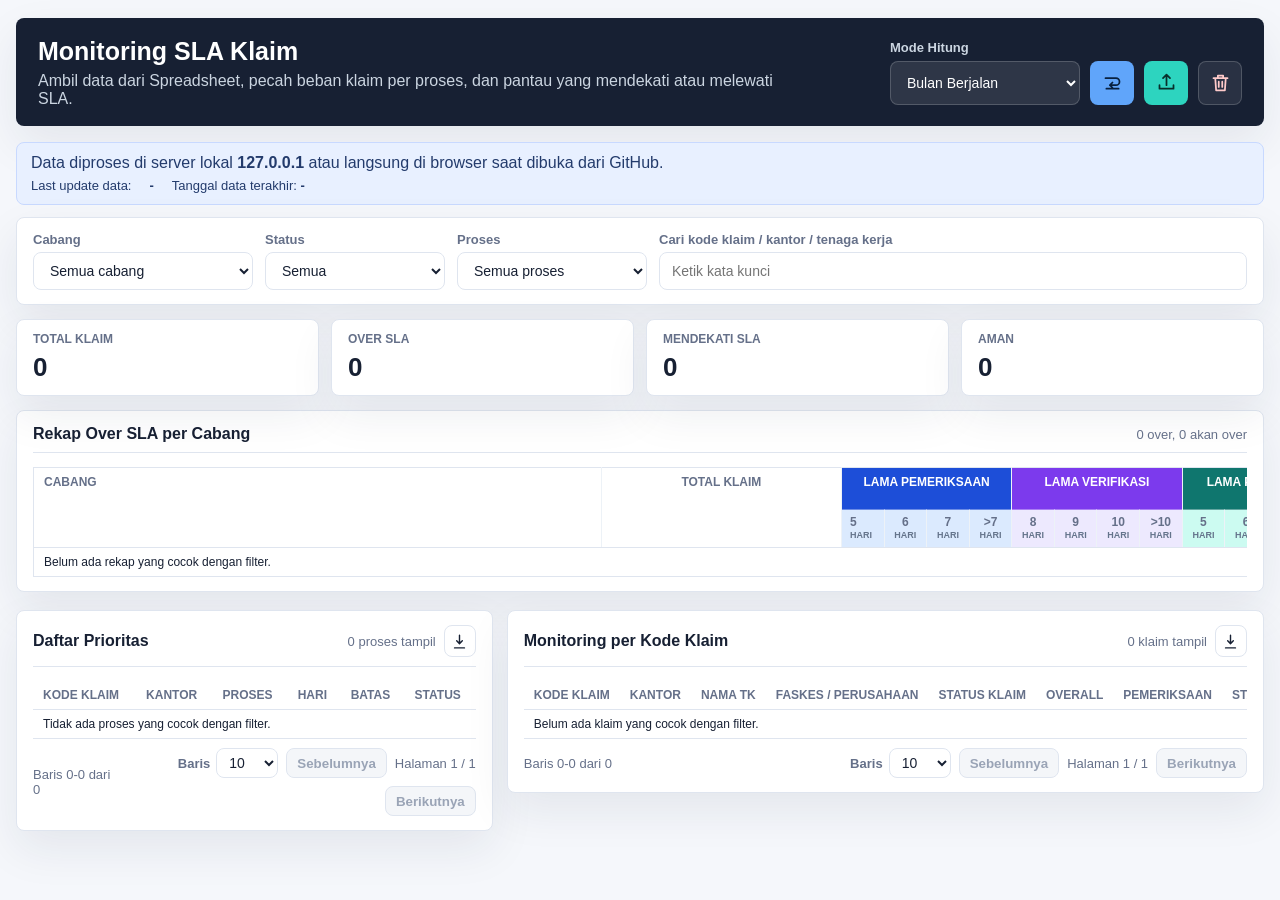
==== index.html @ 94cf962e "Add files via upload" ====
<!doctype html>
<html lang="id">
  <head>
    <meta charset="utf-8">
    <meta name="viewport" content="width=device-width, initial-scale=1">
    <title>Monitoring SLA Klaim</title>
    <link rel="stylesheet" href="styles.css?v=20260806-6">
  </head>
  <body>
    <main class="app-shell">
      <section class="topbar">
        <div>
          <h1>Monitoring SLA Klaim</h1>
          <p>Ambil data dari Spreadsheet, pecah beban klaim per proses, dan pantau yang mendekati atau melewati SLA.</p>
        </div>
        <div class="top-actions">
          <div class="mode-control">
            <label for="modeSelect">Mode Hitung</label>
            <select id="modeSelect">
              <option value="final">Data Final/Bayar</option>
              <option value="running" selected>Bulan Berjalan</option>
            </select>
          </div>
          <button id="refreshSheet" class="icon-button sheet-button" type="button" title="Ambil data Spreadsheet" aria-label="Ambil data Spreadsheet">
            <svg viewBox="0 0 24 24" aria-hidden="true">
              <path d="M4 7h12a4 4 0 0 1 0 8H9m0 0 3-3m-3 3 3 3M5 19h14" />
            </svg>
          </button>
          <label class="icon-button upload-button" title="Upload data" aria-label="Upload data">
            <input id="fileInput" type="file" accept=".xlsx,.xls,.csv">
            <svg viewBox="0 0 24 24" aria-hidden="true">
              <path d="M12 3v12m0-12 4 4m-4-4-4 4M4 15v4h16v-4" />
            </svg>
          </label>
          <button id="clearData" class="icon-button danger-button" type="button" title="Hapus data lokal" aria-label="Hapus data lokal">
            <svg viewBox="0 0 24 24" aria-hidden="true">
              <path d="M4 7h16M10 11v6m4-6v6M6 7l1 14h10l1-14M9 7V4h6v3" />
            </svg>
          </button>
        </div>
      </section>

      <section class="notice" id="notice">
        Data diproses di server lokal <strong>127.0.0.1</strong> atau langsung di browser saat dibuka dari GitHub.
        <div class="notice-meta">Last update data: <strong>-</strong> <span>Tanggal data terakhir: <strong>-</strong></span></div>
      </section>

      <section class="panel controls">
        <div class="control-group">
          <label for="branchFilter">Cabang</label>
          <select id="branchFilter">
            <option value="ALL">Semua cabang</option>
          </select>
        </div>
        <div class="control-group">
          <label for="statusFilter">Status</label>
          <select id="statusFilter">
            <option value="ALL">Semua</option>
            <option value="OVER">Over SLA</option>
            <option value="WARNING">Mendekati SLA</option>
            <option value="BATAS">Batas SLA</option>
            <option value="AMAN">Aman</option>
          </select>
        </div>
        <div class="control-group">
          <label for="processFilter">Proses</label>
          <select id="processFilter">
            <option value="ALL">Semua proses</option>
            <option value="pemeriksaan">Pemeriksaan</option>
            <option value="verifikasi">Verifikasi</option>
            <option value="pembayaran">Pembayaran</option>
          </select>
        </div>
        <div class="control-group wide">
          <label for="searchInput">Cari kode klaim / kantor / tenaga kerja</label>
          <input id="searchInput" type="search" placeholder="Ketik kata kunci">
        </div>
      </section>

      <section class="cards" id="summaryCards"></section>

      <section class="panel">
        <div class="panel-heading">
          <h2>Rekap Over SLA per Cabang</h2>
          <span id="recapMeta">-</span>
        </div>
        <div class="table-wrap">
          <table class="recap-table">
            <thead>
              <tr>
                <th rowspan="2">Cabang</th>
                <th rowspan="2">Total Klaim</th>
                <th colspan="4" class="group-head group-pemeriksaan">Lama Pemeriksaan</th>
                <th colspan="4" class="group-head group-verifikasi">Lama Verifikasi</th>
                <th colspan="4" class="group-head group-pembayaran">Lama Pembayaran</th>
              </tr>
              <tr>
                <th class="bucket-head pemeriksaan-sub"><span>5</span><small>Hari</small></th>
                <th class="bucket-head pemeriksaan-sub"><span>6</span><small>Hari</small></th>
                <th class="bucket-head pemeriksaan-sub"><span>7</span><small>Hari</small></th>
                <th class="bucket-head pemeriksaan-sub"><span>&gt;7</span><small>Hari</small></th>
                <th class="bucket-head verifikasi-sub"><span>8</span><small>Hari</small></th>
                <th class="bucket-head verifikasi-sub"><span>9</span><small>Hari</small></th>
                <th class="bucket-head verifikasi-sub"><span>10</span><small>Hari</small></th>
                <th class="bucket-head verifikasi-sub"><span>&gt;10</span><small>Hari</small></th>
                <th class="bucket-head pembayaran-sub"><span>5</span><small>Hari</small></th>
                <th class="bucket-head pembayaran-sub"><span>6</span><small>Hari</small></th>
                <th class="bucket-head pembayaran-sub"><span>7</span><small>Hari</small></th>
                <th class="bucket-head pembayaran-sub"><span>&gt;7</span><small>Hari</small></th>
              </tr>
            </thead>
            <tbody id="recapRows"></tbody>
          </table>
        </div>
      </section>

      <div class="detail-grid">
        <section class="panel">
          <div class="panel-heading">
            <h2>Daftar Prioritas</h2>
            <div class="panel-actions">
              <span id="priorityMeta">-</span>
              <button id="downloadPriority" class="panel-icon-button" type="button" title="Download Daftar Prioritas" aria-label="Download Daftar Prioritas">
                <svg viewBox="0 0 24 24" aria-hidden="true">
                  <path d="M12 3v12m0 0 4-4m-4 4-4-4M5 21h14" />
                </svg>
              </button>
            </div>
          </div>
          <div class="table-wrap">
            <table>
              <thead>
                <tr>
                  <th>Kode Klaim</th>
                  <th>Kantor</th>
                  <th>Proses</th>
                  <th>Hari</th>
                  <th>Batas</th>
                  <th>Status</th>
                </tr>
              </thead>
              <tbody id="priorityRows"></tbody>
            </table>
          </div>
          <div class="pagination" id="priorityPagination"></div>
        </section>

        <section class="panel">
          <div class="panel-heading">
            <h2>Monitoring per Kode Klaim</h2>
            <div class="panel-actions">
              <span id="claimMeta">-</span>
              <button id="downloadClaims" class="panel-icon-button" type="button" title="Download Monitoring Klaim" aria-label="Download Monitoring Klaim">
                <svg viewBox="0 0 24 24" aria-hidden="true">
                  <path d="M12 3v12m0 0 4-4m-4 4-4-4M5 21h14" />
                </svg>
              </button>
            </div>
          </div>
          <div class="table-wrap">
            <table class="claim-table">
              <thead>
                <tr>
                  <th>Kode Klaim</th>
                  <th>Kantor</th>
                  <th>Nama TK</th>
                  <th>Faskes / Perusahaan</th>
                  <th>Status Klaim</th>
                  <th>Overall</th>
                  <th>Pemeriksaan</th>
                  <th>Status Pemeriksaan</th>
                  <th>Verifikasi</th>
                  <th>Status Verifikasi</th>
                  <th>Pembayaran</th>
                  <th>Status Pembayaran</th>
                </tr>
              </thead>
              <tbody id="claimList"></tbody>
            </table>
          </div>
          <div class="pagination" id="claimPagination"></div>
        </section>
      </div>
    </main>
    <script src="app.js?v=20260806-6"></script>
  </body>
</html>
---- styles.css ----
:root {
  --bg: #f5f7fb;
  --panel: #ffffff;
  --ink: #172033;
  --muted: #657089;
  --line: #dfe5ef;
  --safe: #0f766e;
  --safe-bg: #dff7f2;
  --warn: #b45309;
  --warn-bg: #fff0cc;
  --over: #b91c1c;
  --over-bg: #ffe1e1;
  --boundary: #7c3aed;
  --boundary-bg: #eee7ff;
  --shadow: 0 18px 45px rgba(26, 39, 68, 0.08);
}

* {
  box-sizing: border-box;
}

body {
  margin: 0;
  font-family: Arial, Helvetica, sans-serif;
  background: var(--bg);
  color: var(--ink);
}

.app-shell {
  width: min(1440px, calc(100% - 32px));
  margin: 0 auto;
  padding: 18px 0 36px;
}

.topbar {
  display: flex;
  justify-content: space-between;
  gap: 24px;
  align-items: center;
  padding: 18px 22px;
  background: #172033;
  color: white;
  border-radius: 8px;
  box-shadow: var(--shadow);
}

h1,
h2,
p {
  margin: 0;
}

h1 {
  font-size: 25px;
  line-height: 1.2;
}

.topbar p {
  margin-top: 6px;
  color: #cbd5e1;
  max-width: 760px;
}

.upload-button,
.ghost-button,
.icon-button {
  border: 1px solid transparent;
  border-radius: 8px;
  min-height: 44px;
  padding: 0 16px;
  display: inline-flex;
  align-items: center;
  justify-content: center;
  cursor: pointer;
  font-weight: 700;
  white-space: nowrap;
}

.upload-button {
  background: #2dd4bf;
  color: #082f2b;
}

.sheet-button {
  background: #60a5fa;
  color: #08213f;
}

.sheet-button:hover {
  background: #93c5fd;
}

.upload-button input {
  display: none;
}

.top-actions {
  display: flex;
  align-items: end;
  gap: 10px;
}

.mode-control {
  display: grid;
  gap: 6px;
  min-width: 190px;
}

.mode-control label {
  color: #cbd5e1;
}

.mode-control select {
  min-height: 44px;
  border-color: rgba(255, 255, 255, 0.18);
  background: rgba(255, 255, 255, 0.1);
  color: white;
}

.mode-control option {
  color: var(--ink);
}

.icon-button {
  width: 44px;
  padding: 0;
}

.icon-button svg {
  width: 21px;
  height: 21px;
  fill: none;
  stroke: currentColor;
  stroke-width: 2;
  stroke-linecap: round;
  stroke-linejoin: round;
}

.danger-button {
  background: rgba(255, 255, 255, 0.08);
  border-color: rgba(255, 255, 255, 0.18);
  color: #fecaca;
}

.danger-button:hover {
  background: rgba(185, 28, 28, 0.22);
}

.ghost-button {
  background: white;
  color: var(--ink);
  border-color: var(--line);
}

.notice {
  margin-top: 16px;
  margin-bottom: 12px;
  padding: 11px 14px;
  background: #e8f0ff;
  border: 1px solid #c8d9ff;
  color: #233b6c;
  border-radius: 8px;
}

.notice-meta {
  margin-top: 6px;
  font-size: 13px;
  display: flex;
  flex-wrap: wrap;
  gap: 6px 18px;
}

.notice.error {
  background: var(--over-bg);
  border-color: #ffc1c1;
  color: var(--over);
}

.notice.success {
  background: var(--safe-bg);
  border-color: #b7ede4;
  color: var(--safe);
}

.cards {
  display: grid;
  grid-template-columns: repeat(4, minmax(0, 1fr));
  gap: 12px;
  margin-top: 12px;
  margin-bottom: 14px;
}

.card,
.panel {
  background: var(--panel);
  border: 1px solid var(--line);
  border-radius: 8px;
  box-shadow: var(--shadow);
}

.panel + .panel {
  margin-top: 18px;
}

.detail-grid {
  display: grid;
  grid-template-columns: minmax(430px, 0.85fr) minmax(0, 1.35fr);
  gap: 14px;
  margin-top: 18px;
  align-items: start;
}

.detail-grid .panel {
  min-width: 0;
}

.detail-grid .panel + .panel {
  margin-top: 0;
}

.card {
  min-height: 72px;
  padding: 12px 16px;
  display: flex;
  flex-direction: column;
  justify-content: center;
}

.card span {
  display: block;
  color: var(--muted);
  font-size: 12px;
  font-weight: 700;
  text-transform: uppercase;
}

.card strong {
  display: block;
  margin-top: 6px;
  font-size: 26px;
}

.controls {
  margin-top: 0;
  margin-bottom: 14px;
  padding: 12px 14px;
  display: grid;
  grid-template-columns: 220px 180px 190px minmax(240px, 1fr);
  gap: 12px;
  align-items: end;
}

.control-group {
  display: grid;
  gap: 5px;
}

label {
  color: var(--muted);
  font-size: 13px;
  font-weight: 700;
}

select,
input[type="search"] {
  width: 100%;
  min-height: 38px;
  border: 1px solid var(--line);
  border-radius: 8px;
  padding: 0 12px;
  background: white;
  color: var(--ink);
  font-size: 14px;
}

.grid {
  display: grid;
  grid-template-columns: 0.9fr 1.3fr;
  gap: 16px;
  margin-top: 16px;
}

.panel {
  padding: 14px 16px;
  overflow: hidden;
}

.panel-heading {
  display: flex;
  justify-content: space-between;
  gap: 12px;
  align-items: center;
  min-height: 28px;
  margin-bottom: 12px;
  padding-bottom: 9px;
  border-bottom: 1px solid var(--line);
}

.panel-heading h2 {
  font-size: 16px;
}

.panel-heading span {
  color: var(--muted);
  font-size: 13px;
}

.panel-actions {
  display: flex;
  align-items: center;
  gap: 8px;
  white-space: nowrap;
}

.panel-icon-button {
  width: 32px;
  min-width: 32px;
  height: 32px;
  border: 1px solid var(--line);
  border-radius: 8px;
  background: #ffffff;
  color: var(--ink);
  display: inline-flex;
  align-items: center;
  justify-content: center;
  cursor: pointer;
}

.panel-icon-button:hover {
  background: #f8fafc;
}

.panel-icon-button svg {
  width: 17px;
  height: 17px;
  fill: none;
  stroke: currentColor;
  stroke-width: 2;
  stroke-linecap: round;
  stroke-linejoin: round;
}

.breakdown {
  display: grid;
  gap: 12px;
}

.breakdown-row {
  border: 1px solid var(--line);
  border-radius: 8px;
  padding: 12px;
}

.breakdown-title {
  display: flex;
  justify-content: space-between;
  gap: 12px;
  font-weight: 700;
  margin-bottom: 10px;
}

.bar {
  display: grid;
  grid-template-columns: repeat(10, 1fr);
  height: 18px;
  overflow: hidden;
  border-radius: 8px;
  background: #eef2f7;
}

.bar span {
  min-width: 2px;
}

.bar .safe {
  background: var(--safe);
}

.bar .warning {
  background: var(--warn);
}

.bar .over {
  background: var(--over);
}

.bar .empty {
  background: #94a3b8;
}

.mini-stats {
  display: flex;
  flex-wrap: wrap;
  gap: 8px;
  margin-top: 10px;
}

.pill {
  display: inline-flex;
  align-items: center;
  min-height: 28px;
  padding: 0 10px;
  border-radius: 999px;
  font-size: 12px;
  font-weight: 700;
  background: #edf2f7;
  color: var(--ink);
}

.pill.safe,
.status.AMAN {
  background: var(--safe-bg);
  color: var(--safe);
}

.pill.warning,
.status.WARNING {
  background: var(--warn-bg);
  color: var(--warn);
}

.pill.boundary,
.status.BATAS {
  background: var(--boundary-bg);
  color: var(--boundary);
}

.pill.over,
.status.OVER {
  background: var(--over-bg);
  color: var(--over);
}

.table-wrap {
  width: 100%;
  overflow-x: auto;
  padding-top: 2px;
}

.pagination {
  display: flex;
  justify-content: space-between;
  align-items: center;
  gap: 12px;
  margin-top: 9px;
  color: var(--muted);
  font-size: 13px;
}

.page-controls {
  display: flex;
  align-items: center;
  gap: 8px;
  flex-wrap: wrap;
  justify-content: flex-end;
}

.page-controls label {
  display: inline-flex;
  align-items: center;
  gap: 6px;
}

.page-controls select {
  min-height: 30px;
  width: auto;
  padding: 0 8px;
}

.page-controls button {
  min-height: 30px;
  border: 1px solid var(--line);
  border-radius: 8px;
  background: white;
  color: var(--ink);
  cursor: pointer;
  font-weight: 700;
  padding: 0 10px;
}

.page-controls button:disabled {
  color: #9aa4b6;
  cursor: not-allowed;
  background: #f4f6f9;
}

table {
  width: 100%;
  border-collapse: collapse;
  font-size: 12px;
}

th,
td {
  padding: 7px 10px;
  text-align: left;
  border-bottom: 1px solid var(--line);
  vertical-align: top;
}

th {
  color: var(--muted);
  font-size: 12px;
  text-transform: uppercase;
  white-space: nowrap;
}

.status {
  display: inline-flex;
  padding: 5px 9px;
  border-radius: 999px;
  font-size: 12px;
  font-weight: 700;
  white-space: nowrap;
}

.muted {
  color: var(--muted);
  font-size: 12px;
}

.claim-table {
  min-width: 1180px;
}

.group-pemeriksaan {
  background: #1d4ed8;
}

.group-verifikasi {
  background: #7c3aed;
}

.group-pembayaran {
  background: #0f766e;
}

.recap-table {
  min-width: 1320px;
  table-layout: fixed;
  border: 1px solid var(--line);
}

.recap-table .group-head {
  color: white;
  text-align: center;
  font-weight: 900;
  height: 34px;
  height: 42px;
  border-bottom: 1px solid rgba(255, 255, 255, 0.35);
}

.recap-table .bucket-head {
  padding: 6px 8px;
  line-height: 1.1;
  white-space: normal;
}

.recap-table .bucket-head span,
.recap-table .bucket-head small {
  display: block;
}

.recap-table .bucket-head span {
  font-weight: 800;
}

.recap-table .bucket-head small {
  margin-top: 2px;
  font-size: 9px;
  color: #64748b;
}

.recap-table .pemeriksaan-sub {
  background: #dbeafe;
}

.recap-table .verifikasi-sub {
  background: #ede9fe;
}

.recap-table .pembayaran-sub {
  background: #ccfbf1;
}

.recap-table td,
.recap-table th {
  text-align: center;
  border-right: 1px solid #edf2f7;
}

.recap-table td:last-child,
.recap-table th:last-child {
  border-right: 0;
}

.recap-table td:first-child,
.recap-table th:first-child {
  text-align: left;
  width: 260px;
}

.recap-table th:nth-child(2),
.recap-table td:nth-child(2) {
  width: 110px;
  text-align: center;
}

.recap-table th:nth-child(n + 3),
.recap-table td:nth-child(n + 3) {
  width: 78px;
  text-align: center;
}

.total-cell {
  font-weight: 800;
  background: #f8fafc;
}

.recap-total-row td {
  border-top: 1px solid #111827;
  font-weight: 900;
}

.recap-total-row td:first-child {
  background: #111827;
  color: white;
}

.heat-watch {
  background: #fff1c2;
}

.heat-watch-strong {
  background: #facc15;
  color: #332200;
  font-weight: 800;
}

.heat-over {
  background: #fca5a5;
  color: #7f1d1d;
  font-weight: 800;
}

.heat-over-strong {
  background: #dc2626;
  color: white;
  font-weight: 800;
}

.claim-table td:nth-child(4) {
  min-width: 220px;
}

.claim-table td:nth-child(1),
.claim-table td:nth-child(7),
.claim-table td:nth-child(9),
.claim-table td:nth-child(11) {
  white-space: nowrap;
}

.empty-state {
  padding: 32px;
  text-align: center;
  color: var(--muted);
  border: 1px dashed var(--line);
  border-radius: 8px;
}

@media (max-width: 980px) {
  .cards,
  .grid,
  .detail-grid,
  .controls {
    grid-template-columns: 1fr;
  }

  .pagination {
    flex-direction: column;
    align-items: stretch;
  }

  .page-controls {
    justify-content: flex-start;
  }

  .topbar {
    align-items: stretch;
    flex-direction: column;
  }

  .top-actions {
    align-items: stretch;
  }

  .mode-control {
    flex: 1;
  }
}

@media (max-width: 520px) {
  .app-shell {
    width: min(100% - 20px, 1440px);
    padding-top: 10px;
  }

  h1 {
    font-size: 24px;
  }

}
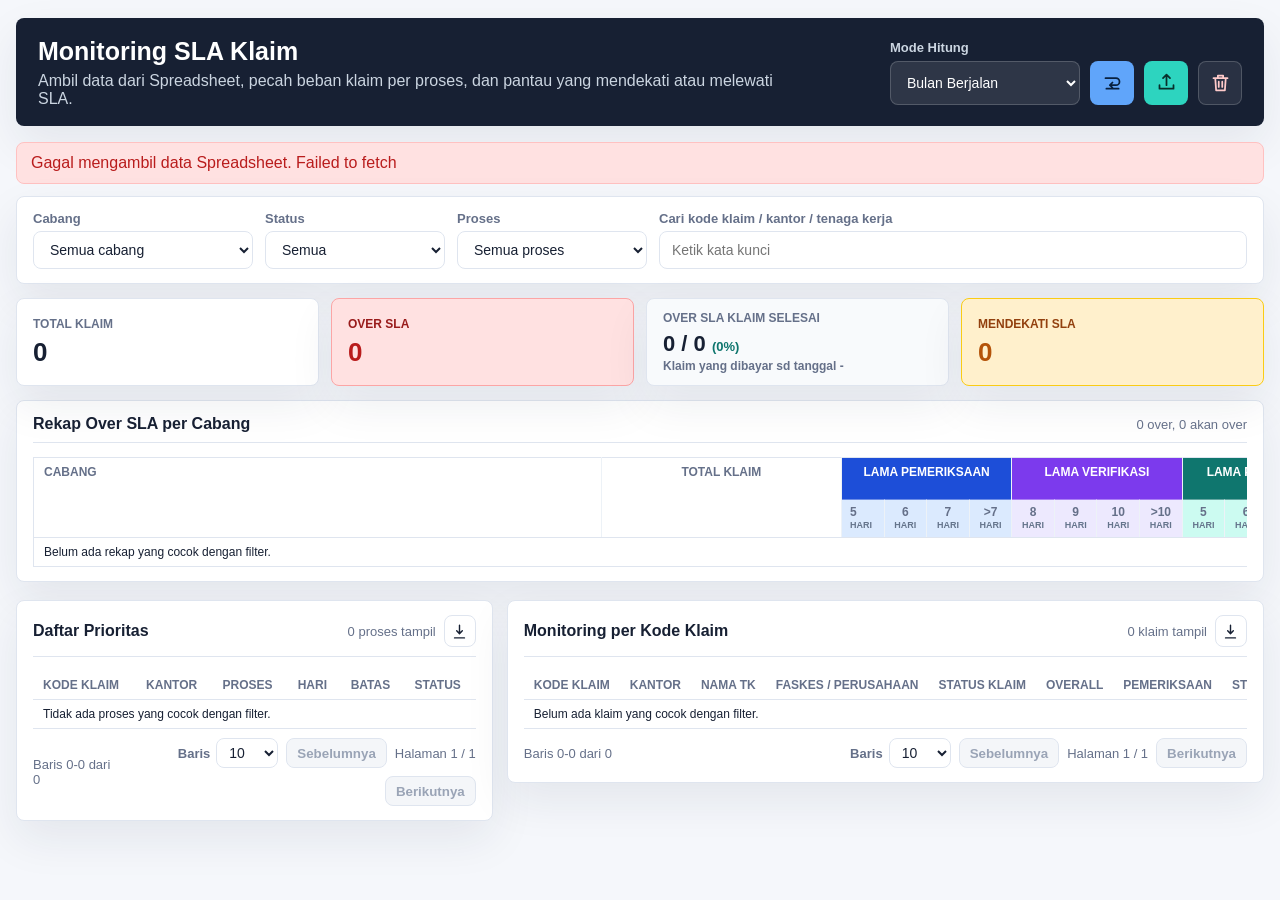
==== commit 1514b864: "Add files via upload" ====
--- a/index.html
+++ b/index.html
@@ -4,7 +4,7 @@
     <meta charset="utf-8">
     <meta name="viewport" content="width=device-width, initial-scale=1">
     <title>Monitoring SLA Klaim</title>
-    <link rel="stylesheet" href="styles.css?v=20260806-6">
+    <link rel="stylesheet" href="styles.css?v=20260807-3">
   </head>
   <body>
     <main class="app-shell">
@@ -182,6 +182,6 @@
         </section>
       </div>
     </main>
-    <script src="app.js?v=20260806-6"></script>
+    <script src="app.js?v=20260807-3"></script>
   </body>
 </html>
--- a/styles.css
+++ b/styles.css
@@ -240,6 +240,50 @@
   font-size: 26px;
 }
 
+.card em {
+  margin-top: 2px;
+  color: var(--muted);
+  font-size: 12px;
+  font-style: normal;
+  font-weight: 700;
+}
+
+.card-over {
+  background: var(--over-bg);
+  border-color: #fca5a5;
+  color: var(--over);
+}
+
+.card-over span,
+.card-over em {
+  color: #991b1b;
+}
+
+.card-warning {
+  background: var(--warn-bg);
+  border-color: #facc15;
+  color: var(--warn);
+}
+
+.card-warning span,
+.card-warning em {
+  color: #92400e;
+}
+
+.card-paid {
+  background: #f8fafc;
+}
+
+.card-paid strong {
+  font-size: 22px;
+}
+
+.card-paid small {
+  color: var(--safe);
+  font-size: 13px;
+  font-weight: 800;
+}
+
 .controls {
   margin-top: 0;
   margin-bottom: 14px;
@@ -669,13 +713,16 @@
 }
 
 @media (max-width: 980px) {
-  .cards,
   .grid,
   .detail-grid,
   .controls {
     grid-template-columns: 1fr;
   }
 
+  .cards {
+    grid-template-columns: repeat(2, minmax(0, 1fr));
+  }
+
   .pagination {
     flex-direction: column;
     align-items: stretch;
@@ -709,4 +756,8 @@
     font-size: 24px;
   }
 
-}
+  .cards {
+    grid-template-columns: 1fr;
+  }
+
+}
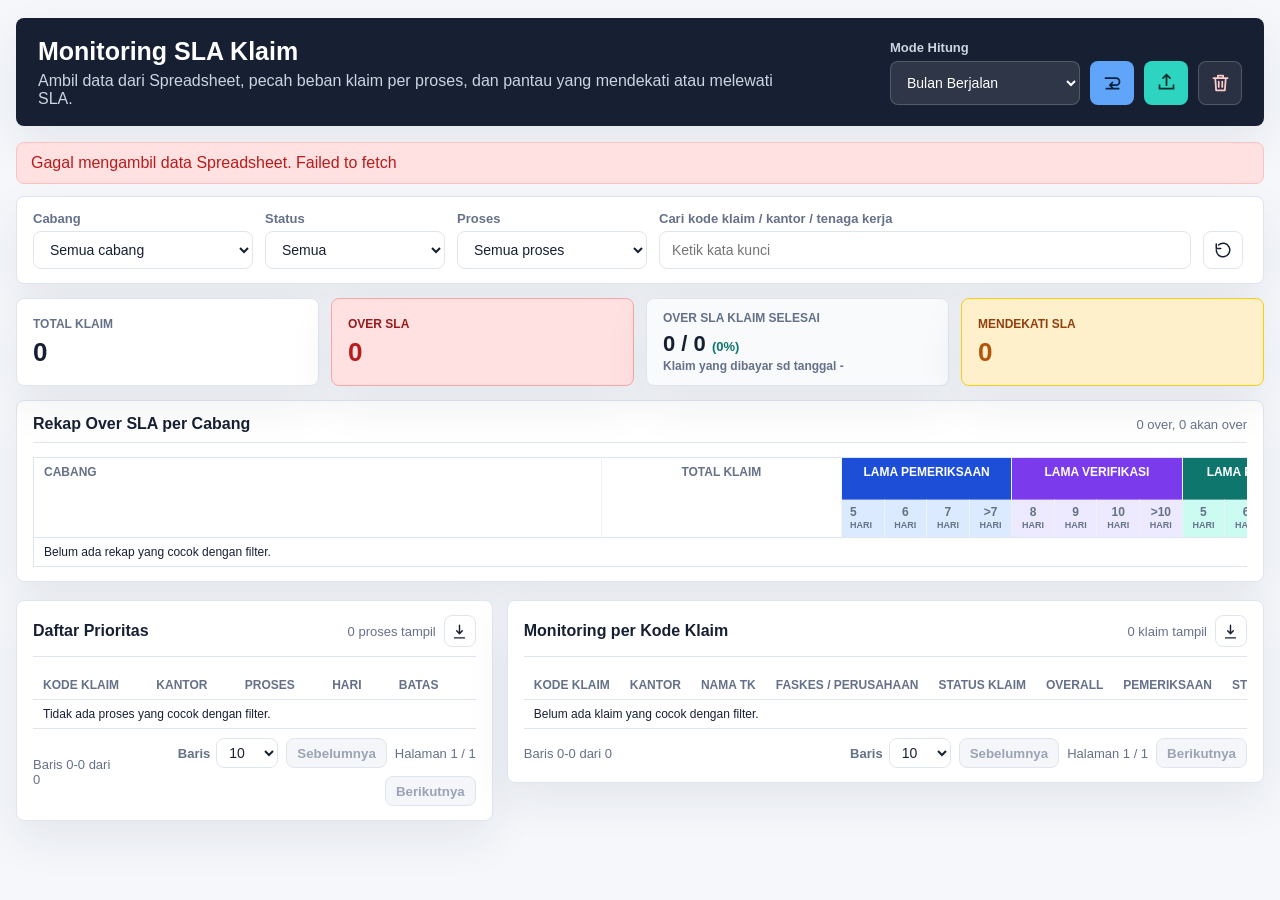
==== commit 8cb844eb: "Add files via upload" ====
--- a/index.html
+++ b/index.html
@@ -4,7 +4,7 @@
     <meta charset="utf-8">
     <meta name="viewport" content="width=device-width, initial-scale=1">
     <title>Monitoring SLA Klaim</title>
-    <link rel="stylesheet" href="styles.css?v=20260807-3">
+    <link rel="stylesheet" href="styles.css?v=20260810-6">
   </head>
   <body>
     <main class="app-shell">
@@ -42,7 +42,7 @@
 
       <section class="notice" id="notice">
         Data diproses di server lokal <strong>127.0.0.1</strong> atau langsung di browser saat dibuka dari GitHub.
-        <div class="notice-meta">Last update data: <strong>-</strong> <span>Tanggal data terakhir: <strong>-</strong></span></div>
+        <div class="notice-meta">Last update data: <strong>-</strong> <span>Last submit invoice: <strong>-</strong></span></div>
       </section>
 
       <section class="panel controls">
@@ -74,6 +74,14 @@
         <div class="control-group wide">
           <label for="searchInput">Cari kode klaim / kantor / tenaga kerja</label>
           <input id="searchInput" type="search" placeholder="Ketik kata kunci">
+        </div>
+        <div class="control-group reset-filter-group">
+          <label>&nbsp;</label>
+          <button id="resetFilters" class="filter-reset-button" type="button" title="Reset filter" aria-label="Reset filter">
+            <svg viewBox="0 0 24 24" aria-hidden="true">
+              <path d="M3 12a9 9 0 1 0 3-6.7M3 4v6h6" />
+            </svg>
+          </button>
         </div>
       </section>
 
@@ -128,15 +136,15 @@
             </div>
           </div>
           <div class="table-wrap">
-            <table>
+            <table class="priority-table">
               <thead>
                 <tr>
-                  <th>Kode Klaim</th>
-                  <th>Kantor</th>
-                  <th>Proses</th>
-                  <th>Hari</th>
-                  <th>Batas</th>
-                  <th>Status</th>
+                  <th><button class="sort-button" type="button" data-priority-sort="kode_klaim">Kode Klaim <span data-sort-icon="kode_klaim"></span></button></th>
+                  <th><button class="sort-button" type="button" data-priority-sort="nama_kantor">Kantor <span data-sort-icon="nama_kantor"></span></button></th>
+                  <th><button class="sort-button" type="button" data-priority-sort="processLabel">Proses <span data-sort-icon="processLabel"></span></button></th>
+                  <th><button class="sort-button" type="button" data-priority-sort="days">Hari <span data-sort-icon="days"></span></button></th>
+                  <th><button class="sort-button" type="button" data-priority-sort="limit">Batas <span data-sort-icon="limit"></span></button></th>
+                  <th><button class="sort-button" type="button" data-priority-sort="statusLabel">Status <span data-sort-icon="statusLabel"></span></button></th>
                 </tr>
               </thead>
               <tbody id="priorityRows"></tbody>
@@ -182,6 +190,6 @@
         </section>
       </div>
     </main>
-    <script src="app.js?v=20260807-3"></script>
+    <script src="app.js?v=20260810-6"></script>
   </body>
 </html>
--- a/styles.css
+++ b/styles.css
@@ -289,7 +289,7 @@
   margin-bottom: 14px;
   padding: 12px 14px;
   display: grid;
-  grid-template-columns: 220px 180px 190px minmax(240px, 1fr);
+  grid-template-columns: 220px 180px 190px minmax(240px, 1fr) 44px;
   gap: 12px;
   align-items: end;
 }
@@ -297,6 +297,38 @@
 .control-group {
   display: grid;
   gap: 5px;
+}
+
+.reset-filter-group {
+  gap: 5px;
+}
+
+.filter-reset-button {
+  width: 40px;
+  min-width: 40px;
+  height: 38px;
+  border: 1px solid var(--line);
+  border-radius: 8px;
+  background: #ffffff;
+  color: var(--ink);
+  display: inline-flex;
+  align-items: center;
+  justify-content: center;
+  cursor: pointer;
+}
+
+.filter-reset-button:hover {
+  background: #f8fafc;
+}
+
+.filter-reset-button svg {
+  width: 18px;
+  height: 18px;
+  fill: none;
+  stroke: currentColor;
+  stroke-width: 2;
+  stroke-linecap: round;
+  stroke-linejoin: round;
 }
 
 label {
@@ -549,6 +581,35 @@
   white-space: nowrap;
 }
 
+.sort-button {
+  border: 0;
+  padding: 0;
+  background: transparent;
+  color: inherit;
+  cursor: pointer;
+  font: inherit;
+  font-weight: 800;
+  text-transform: inherit;
+  white-space: nowrap;
+}
+
+.sort-button:hover {
+  color: var(--ink);
+}
+
+.sort-button span {
+  display: inline-block;
+  min-width: 10px;
+  margin-left: 4px;
+  color: var(--ink);
+}
+
+.priority-table td:nth-child(4),
+.priority-table td:nth-child(5) {
+  text-align: center;
+  font-weight: 800;
+}
+
 .status {
   display: inline-flex;
   padding: 5px 9px;
@@ -681,6 +742,24 @@
   font-weight: 800;
 }
 
+.heat-near-1 {
+  background: #fef3c7;
+  color: #7c2d12;
+  font-weight: 700;
+}
+
+.heat-near-2 {
+  background: #fdba74;
+  color: #7c2d12;
+  font-weight: 800;
+}
+
+.heat-near-3 {
+  background: #f87171;
+  color: #7f1d1d;
+  font-weight: 900;
+}
+
 .heat-over {
   background: #fca5a5;
   color: #7f1d1d;
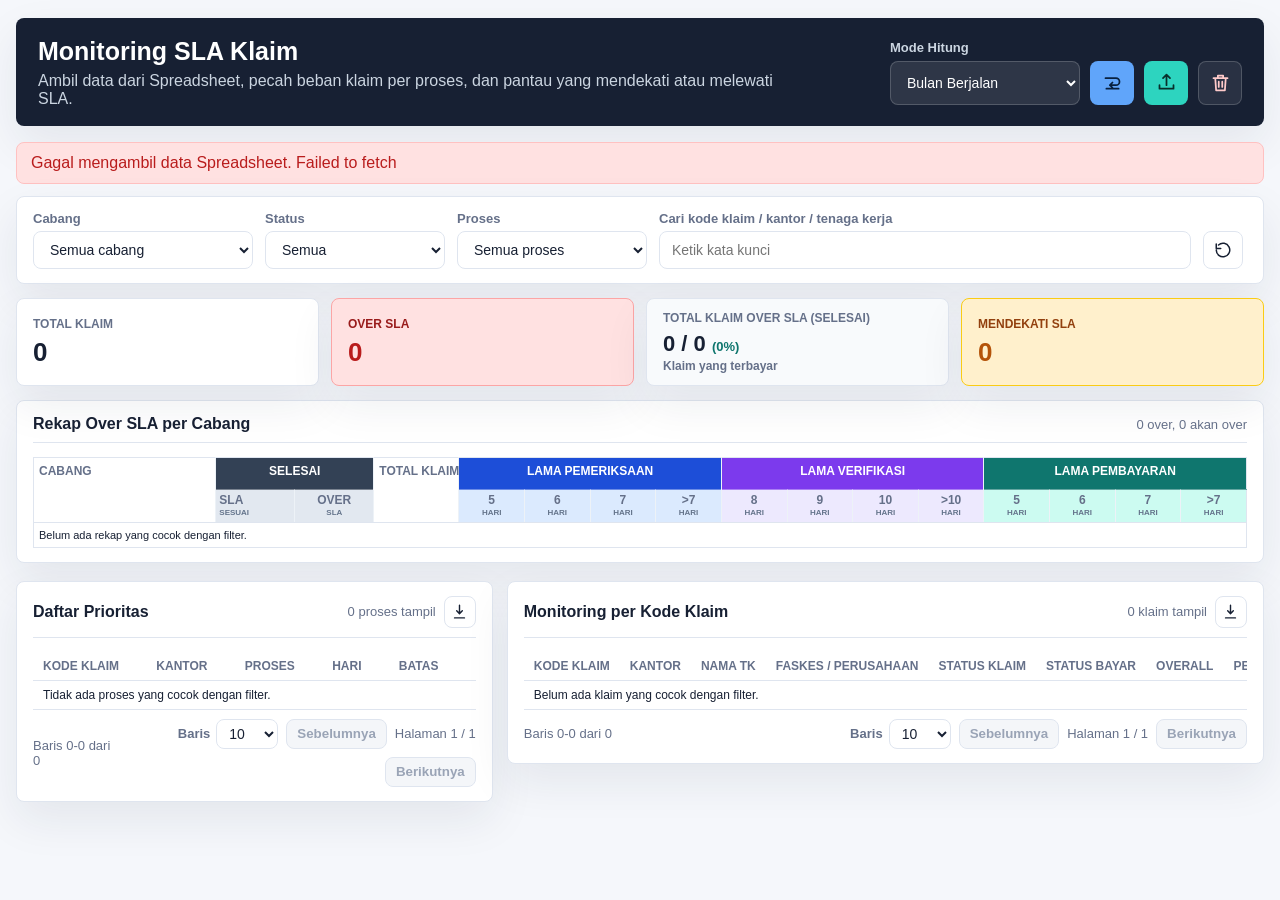
==== commit 3e4b8860: "Add files via upload" ====
--- a/index.html
+++ b/index.html
@@ -4,7 +4,7 @@
     <meta charset="utf-8">
     <meta name="viewport" content="width=device-width, initial-scale=1">
     <title>Monitoring SLA Klaim</title>
-    <link rel="stylesheet" href="styles.css?v=20260810-6">
+    <link rel="stylesheet" href="styles.css?v=20260821-4">
   </head>
   <body>
     <main class="app-shell">
@@ -94,15 +94,25 @@
         </div>
         <div class="table-wrap">
           <table class="recap-table">
+            <colgroup>
+              <col class="recap-col-branch">
+              <col class="recap-col-done">
+              <col class="recap-col-done">
+              <col class="recap-col-total">
+              <col span="12" class="recap-col-bucket">
+            </colgroup>
             <thead>
               <tr>
                 <th rowspan="2">Cabang</th>
+                <th colspan="2" class="group-head group-selesai">Selesai</th>
                 <th rowspan="2">Total Klaim</th>
                 <th colspan="4" class="group-head group-pemeriksaan">Lama Pemeriksaan</th>
                 <th colspan="4" class="group-head group-verifikasi">Lama Verifikasi</th>
                 <th colspan="4" class="group-head group-pembayaran">Lama Pembayaran</th>
               </tr>
               <tr>
+                <th class="bucket-head selesai-sub"><span>SLA</span><small>Sesuai</small></th>
+                <th class="bucket-head selesai-sub"><span>Over</span><small>SLA</small></th>
                 <th class="bucket-head pemeriksaan-sub"><span>5</span><small>Hari</small></th>
                 <th class="bucket-head pemeriksaan-sub"><span>6</span><small>Hari</small></th>
                 <th class="bucket-head pemeriksaan-sub"><span>7</span><small>Hari</small></th>
@@ -174,6 +184,7 @@
                   <th>Nama TK</th>
                   <th>Faskes / Perusahaan</th>
                   <th>Status Klaim</th>
+                  <th>Status Bayar</th>
                   <th>Overall</th>
                   <th>Pemeriksaan</th>
                   <th>Status Pemeriksaan</th>
@@ -190,6 +201,6 @@
         </section>
       </div>
     </main>
-    <script src="app.js?v=20260810-6"></script>
+    <script src="app.js?v=20260821-4"></script>
   </body>
 </html>
--- a/styles.css
+++ b/styles.css
@@ -619,13 +619,32 @@
   white-space: nowrap;
 }
 
+.paid-status {
+  display: inline-flex;
+  padding: 5px 9px;
+  border-radius: 999px;
+  font-size: 12px;
+  font-weight: 800;
+  white-space: nowrap;
+}
+
+.paid-status.paid {
+  background: #dcfce7;
+  color: #166534;
+}
+
+.paid-status.unpaid {
+  background: #f1f5f9;
+  color: #475569;
+}
+
 .muted {
   color: var(--muted);
   font-size: 12px;
 }
 
 .claim-table {
-  min-width: 1180px;
+  min-width: 1280px;
 }
 
 .group-pemeriksaan {
@@ -640,23 +659,44 @@
   background: #0f766e;
 }
 
+.group-selesai {
+  background: #334155;
+}
+
 .recap-table {
-  min-width: 1320px;
+  min-width: 0;
+  width: 100%;
   table-layout: fixed;
   border: 1px solid var(--line);
+  font-size: 11px;
+}
+
+.recap-col-branch {
+  width: 15%;
+}
+
+.recap-col-done {
+  width: 6.5%;
+}
+
+.recap-col-total {
+  width: 7%;
+}
+
+.recap-col-bucket {
+  width: 5.4%;
 }
 
 .recap-table .group-head {
   color: white;
   text-align: center;
   font-weight: 900;
-  height: 34px;
-  height: 42px;
+  height: 32px;
   border-bottom: 1px solid rgba(255, 255, 255, 0.35);
 }
 
 .recap-table .bucket-head {
-  padding: 6px 8px;
+  padding: 4px 3px;
   line-height: 1.1;
   white-space: normal;
 }
@@ -672,7 +712,7 @@
 
 .recap-table .bucket-head small {
   margin-top: 2px;
-  font-size: 9px;
+  font-size: 8px;
   color: #64748b;
 }
 
@@ -688,8 +728,13 @@
   background: #ccfbf1;
 }
 
+.recap-table .selesai-sub {
+  background: #e2e8f0;
+}
+
 .recap-table td,
 .recap-table th {
+  padding: 6px 5px;
   text-align: center;
   border-right: 1px solid #edf2f7;
 }
@@ -702,24 +747,33 @@
 .recap-table td:first-child,
 .recap-table th:first-child {
   text-align: left;
-  width: 260px;
-}
-
-.recap-table th:nth-child(2),
-.recap-table td:nth-child(2) {
-  width: 110px;
-  text-align: center;
-}
-
-.recap-table th:nth-child(n + 3),
-.recap-table td:nth-child(n + 3) {
-  width: 78px;
-  text-align: center;
+  width: auto;
+}
+
+.recap-table td:first-child strong {
+  display: block;
+  overflow: hidden;
+  text-overflow: ellipsis;
+  white-space: nowrap;
 }
 
 .total-cell {
   font-weight: 800;
   background: #f8fafc;
+}
+
+.complete-cell {
+  font-weight: 900;
+}
+
+.complete-safe {
+  background: #dcfce7;
+  color: #166534;
+}
+
+.complete-over {
+  background: #fee2e2;
+  color: #991b1b;
 }
 
 .recap-total-row td {
@@ -779,7 +833,8 @@
 .claim-table td:nth-child(1),
 .claim-table td:nth-child(7),
 .claim-table td:nth-child(9),
-.claim-table td:nth-child(11) {
+.claim-table td:nth-child(11),
+.claim-table td:nth-child(13) {
   white-space: nowrap;
 }
 
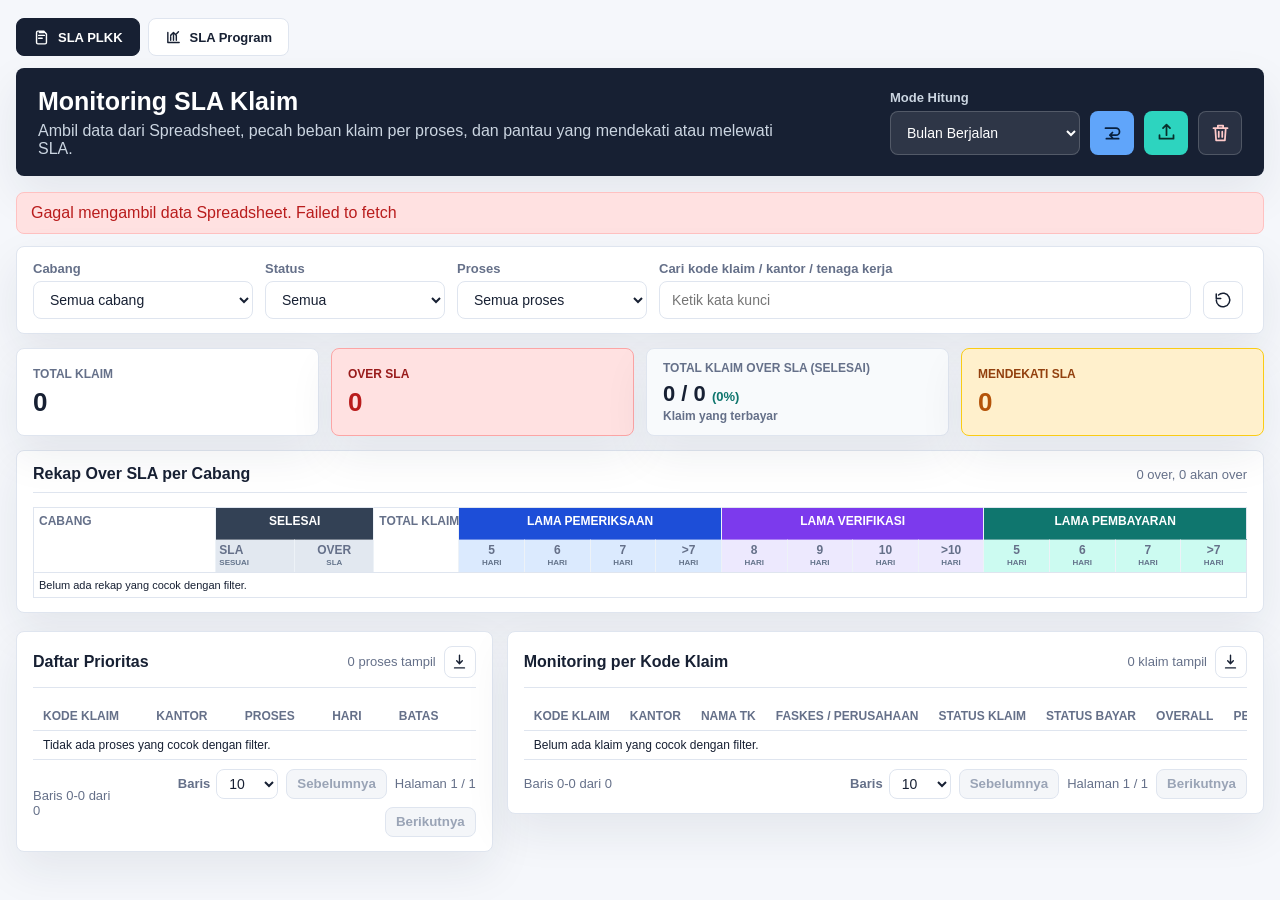
==== commit 9581cb04: "Add files via upload" ====
--- a/index.html
+++ b/index.html
@@ -4,10 +4,25 @@
     <meta charset="utf-8">
     <meta name="viewport" content="width=device-width, initial-scale=1">
     <title>Monitoring SLA Klaim</title>
-    <link rel="stylesheet" href="styles.css?v=20260821-4">
+    <link rel="stylesheet" href="styles.css?v=20260824-1">
   </head>
   <body>
     <main class="app-shell">
+      <nav class="app-menu" aria-label="Menu dashboard SLA">
+        <a class="menu-button active" href="index.html">
+          <svg viewBox="0 0 24 24" aria-hidden="true">
+            <path d="M9 5h6m-7 4h8m-8 4h5m-6 8h10a2 2 0 0 0 2-2V7l-4-4H7a2 2 0 0 0-2 2v14a2 2 0 0 0 2 2Z" />
+          </svg>
+          <span>SLA PLKK</span>
+        </a>
+        <a class="menu-button" href="sla-program.html">
+          <svg viewBox="0 0 24 24" aria-hidden="true">
+            <path d="M4 19V5m0 14h16M8 16v-5m4 5V8m4 8v-7m3-5-4 4-3-3-4 4" />
+          </svg>
+          <span>SLA Program</span>
+        </a>
+      </nav>
+
       <section class="topbar">
         <div>
           <h1>Monitoring SLA Klaim</h1>
@@ -201,6 +216,6 @@
         </section>
       </div>
     </main>
-    <script src="app.js?v=20260821-4"></script>
+    <script src="app.js?v=20260824-1"></script>
   </body>
 </html>
--- a/styles.css
+++ b/styles.css
@@ -32,6 +32,49 @@
   padding: 18px 0 36px;
 }
 
+.app-menu {
+  display: flex;
+  gap: 8px;
+  margin-bottom: 12px;
+}
+
+.menu-button {
+  min-height: 38px;
+  padding: 0 16px;
+  display: inline-flex;
+  align-items: center;
+  justify-content: center;
+  gap: 8px;
+  border: 1px solid var(--line);
+  border-radius: 8px;
+  background: #ffffff;
+  color: var(--ink);
+  font-size: 13px;
+  font-weight: 800;
+  text-decoration: none;
+}
+
+.menu-button svg {
+  width: 17px;
+  height: 17px;
+  fill: none;
+  stroke: currentColor;
+  stroke-width: 2;
+  stroke-linecap: round;
+  stroke-linejoin: round;
+  flex: 0 0 auto;
+}
+
+.menu-button:hover {
+  background: #f8fafc;
+}
+
+.menu-button.active {
+  background: #172033;
+  border-color: #172033;
+  color: #ffffff;
+}
+
 .topbar {
   display: flex;
   justify-content: space-between;
@@ -90,6 +133,50 @@
   background: #93c5fd;
 }
 
+.pull-data-button {
+  min-height: 44px;
+  padding: 0 16px;
+  border: 1px solid rgba(45, 212, 191, 0.5);
+  border-radius: 8px;
+  background: #2dd4bf;
+  color: #082f2b;
+  cursor: pointer;
+  font-size: 13px;
+  font-weight: 900;
+  white-space: nowrap;
+}
+
+.pull-data-button:hover {
+  background: #5eead4;
+}
+
+.pull-data-button:disabled {
+  cursor: wait;
+  opacity: 0.65;
+}
+
+.paste-table-button {
+  min-height: 44px;
+  padding: 0 14px;
+  border: 1px solid rgba(96, 165, 250, 0.45);
+  border-radius: 8px;
+  background: #dbeafe;
+  color: #1e3a8a;
+  cursor: pointer;
+  font-size: 13px;
+  font-weight: 900;
+  white-space: nowrap;
+}
+
+.paste-table-button:hover {
+  background: #bfdbfe;
+}
+
+.paste-table-button:disabled {
+  cursor: wait;
+  opacity: 0.65;
+}
+
 .upload-button input {
   display: none;
 }
@@ -282,6 +369,95 @@
   color: var(--safe);
   font-size: 13px;
   font-weight: 800;
+}
+
+.card-programs {
+  display: flex;
+  flex-wrap: wrap;
+  gap: 5px;
+  margin-top: 8px;
+}
+
+.card-program-chip {
+  display: inline-flex;
+  align-items: center;
+  gap: 4px;
+  min-height: 22px;
+  padding: 2px 6px;
+  border-radius: 999px;
+  background: rgba(255, 255, 255, 0.68);
+  font-size: 11px;
+  font-weight: 800;
+}
+
+.card-program-chip i {
+  width: 15px;
+  height: 15px;
+  display: inline-flex;
+  align-items: center;
+  justify-content: center;
+  border-radius: 999px;
+  font-style: normal;
+  font-size: 10px;
+  color: #ffffff;
+}
+
+.card-program-chip strong {
+  margin: 0;
+  font-size: 11px;
+}
+
+.card-program-chip.program-jkk i {
+  background: #dc2626;
+}
+
+.card-program-chip.program-jht i {
+  background: #2563eb;
+}
+
+.card-program-chip.program-jkm i {
+  background: #7c3aed;
+}
+
+.card-program-chip.program-jp i {
+  background: #059669;
+}
+
+.card-program-chip.program-jkp i {
+  background: #ea580c;
+}
+
+.card-program-chip.program-jkk {
+  color: #991b1b;
+}
+
+.card-program-chip.program-jht {
+  color: #1d4ed8;
+}
+
+.card-program-chip.program-jkm {
+  color: #6d28d9;
+}
+
+.card-program-chip.program-jp {
+  color: #047857;
+}
+
+.card-program-chip.program-jkp {
+  color: #c2410c;
+}
+
+.card-extra-note {
+  margin-top: 8px;
+  color: var(--muted);
+  font-size: 12px;
+  font-weight: 700;
+}
+
+.card-extra-note strong {
+  display: inline;
+  margin: 0;
+  font-size: 13px;
 }
 
 .controls {
@@ -647,6 +823,190 @@
   min-width: 1280px;
 }
 
+.program-controls {
+  grid-template-columns: minmax(240px, 1fr);
+}
+
+.program-filter-panel {
+  grid-template-columns: minmax(160px, 0.55fr) minmax(210px, 0.9fr) minmax(150px, 0.45fr) minmax(280px, 1.5fr) auto;
+}
+
+.program-controls textarea {
+  width: 100%;
+  min-height: 72px;
+  border: 1px solid var(--line);
+  border-radius: 8px;
+  padding: 10px 12px;
+  resize: vertical;
+  font: inherit;
+  color: var(--ink);
+}
+
+.program-table {
+  min-width: 980px;
+}
+
+.program-table th,
+.program-table td {
+  max-width: 220px;
+  overflow: hidden;
+  text-overflow: ellipsis;
+  white-space: nowrap;
+}
+
+.program-detail-table {
+  width: 100%;
+  min-width: 0;
+  table-layout: fixed;
+}
+
+.program-detail-table th,
+.program-detail-table td {
+  padding: 6px 8px;
+}
+
+.program-detail-table th:nth-child(1),
+.program-detail-table td:nth-child(1) {
+  width: 42px;
+  text-align: center;
+}
+
+.program-detail-table th:nth-child(2),
+.program-detail-table td:nth-child(2) {
+  width: 84px;
+}
+
+.program-detail-table th:nth-child(3),
+.program-detail-table td:nth-child(3) {
+  width: 180px;
+}
+
+.program-detail-table th:nth-child(4),
+.program-detail-table td:nth-child(4) {
+  width: 145px;
+}
+
+.program-detail-table th:nth-child(5),
+.program-detail-table td:nth-child(5) {
+  width: 180px;
+}
+
+.program-detail-table th:nth-child(6),
+.program-detail-table td:nth-child(6) {
+  width: 56px;
+  text-align: center;
+}
+
+.program-detail-table th:nth-child(7),
+.program-detail-table td:nth-child(7) {
+  width: 94px;
+}
+
+.program-detail-table th:nth-child(8),
+.program-detail-table td:nth-child(8) {
+  width: 88px;
+}
+
+.program-detail-table th:nth-child(9),
+.program-detail-table td:nth-child(9) {
+  width: 84px;
+  text-align: center;
+}
+
+.program-detail-table .row-number {
+  color: var(--muted);
+  font-weight: 800;
+}
+
+.program-detail-table .office-cell {
+  white-space: nowrap;
+}
+
+.program-detail-table tr.sla-excluded-row td {
+  background: #eef2ff;
+}
+
+.program-detail-table tr.sla-excluded-row td:first-child {
+  box-shadow: inset 4px 0 0 #4f46e5;
+}
+
+.sla-excluded-badge {
+  display: inline-flex;
+  margin-left: 6px;
+  padding: 3px 6px;
+  border-radius: 999px;
+  background: #e0e7ff;
+  color: #3730a3;
+  font-size: 10px;
+  font-weight: 800;
+  white-space: nowrap;
+}
+
+.program-recap-table {
+  min-width: 0;
+}
+
+.program-recap-table th,
+.program-recap-table td {
+  white-space: normal;
+  max-width: none;
+}
+
+.program-matrix-table {
+  min-width: 980px;
+  table-layout: fixed;
+}
+
+.program-matrix-table th,
+.program-matrix-table td {
+  padding: 6px 7px;
+  text-align: center;
+  border-right: 1px solid var(--line);
+}
+
+.program-matrix-table th:first-child,
+.program-matrix-table td:first-child {
+  width: 190px;
+  text-align: left;
+}
+
+.program-matrix-table th:nth-child(2),
+.program-matrix-table td:nth-child(2) {
+  width: 92px;
+}
+
+.matrix-head {
+  color: #ffffff;
+  text-align: center;
+}
+
+.matrix-zero {
+  background: #ef1d1d;
+}
+
+.matrix-one {
+  background: #f27d24;
+}
+
+.matrix-total {
+  background: #f8fafc;
+  font-weight: 800;
+}
+
+.matrix-value {
+  font-weight: 700;
+}
+
+.matrix-zero-cell:not(:empty) {
+  background: #fee2e2;
+  color: #991b1b;
+}
+
+.matrix-one-cell:not(:empty) {
+  background: #ffedd5;
+  color: #9a3412;
+}
+
 .group-pemeriksaan {
   background: #1d4ed8;
 }
@@ -846,6 +1206,26 @@
   border-radius: 8px;
 }
 
+.program-empty {
+  padding: 28px;
+  border: 1px dashed var(--line);
+  border-radius: 8px;
+  background: #f8fafc;
+  color: var(--muted);
+}
+
+.program-empty strong {
+  display: block;
+  color: var(--ink);
+  font-size: 18px;
+  margin-bottom: 6px;
+}
+
+.program-empty p {
+  max-width: 620px;
+  line-height: 1.5;
+}
+
 @media (max-width: 980px) {
   .grid,
   .detail-grid,
@@ -873,11 +1253,13 @@
 
   .top-actions {
     align-items: stretch;
+    flex-wrap: wrap;
   }
 
   .mode-control {
     flex: 1;
   }
+
 }
 
 @media (max-width: 520px) {
